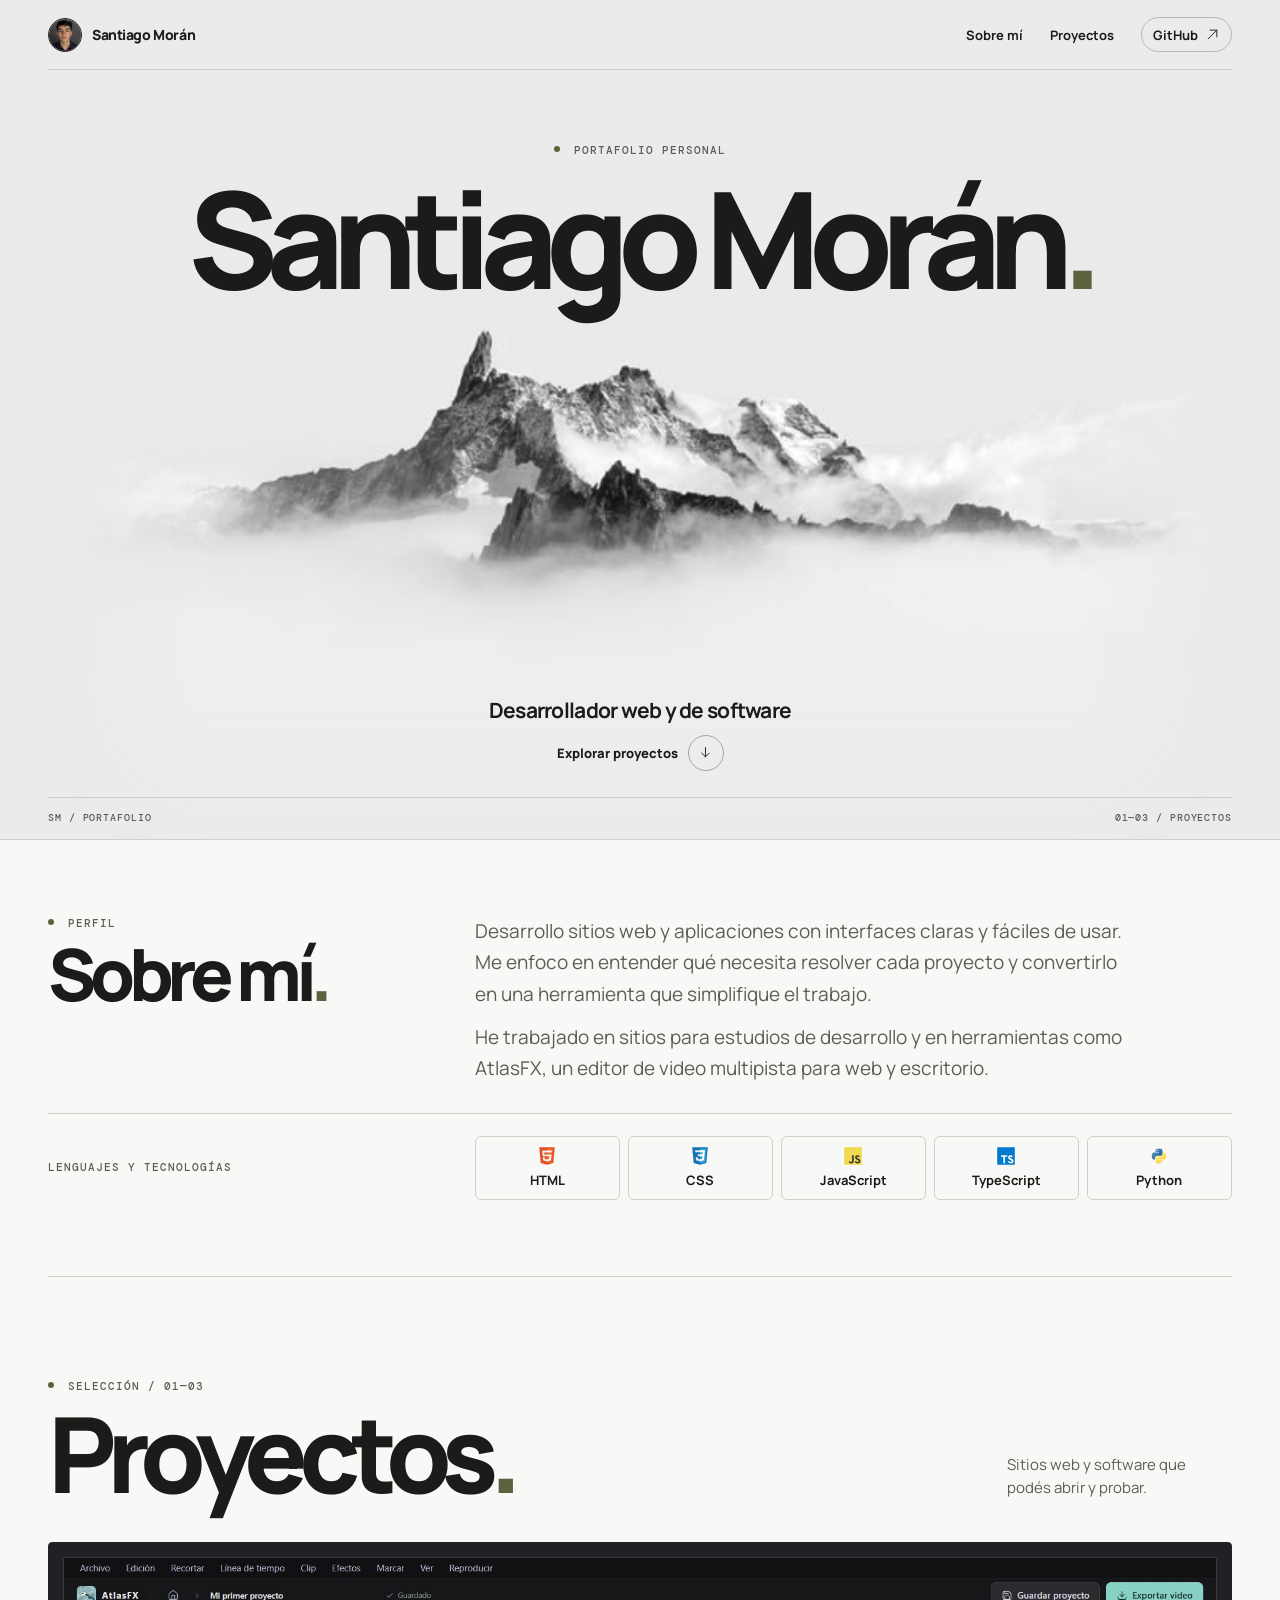
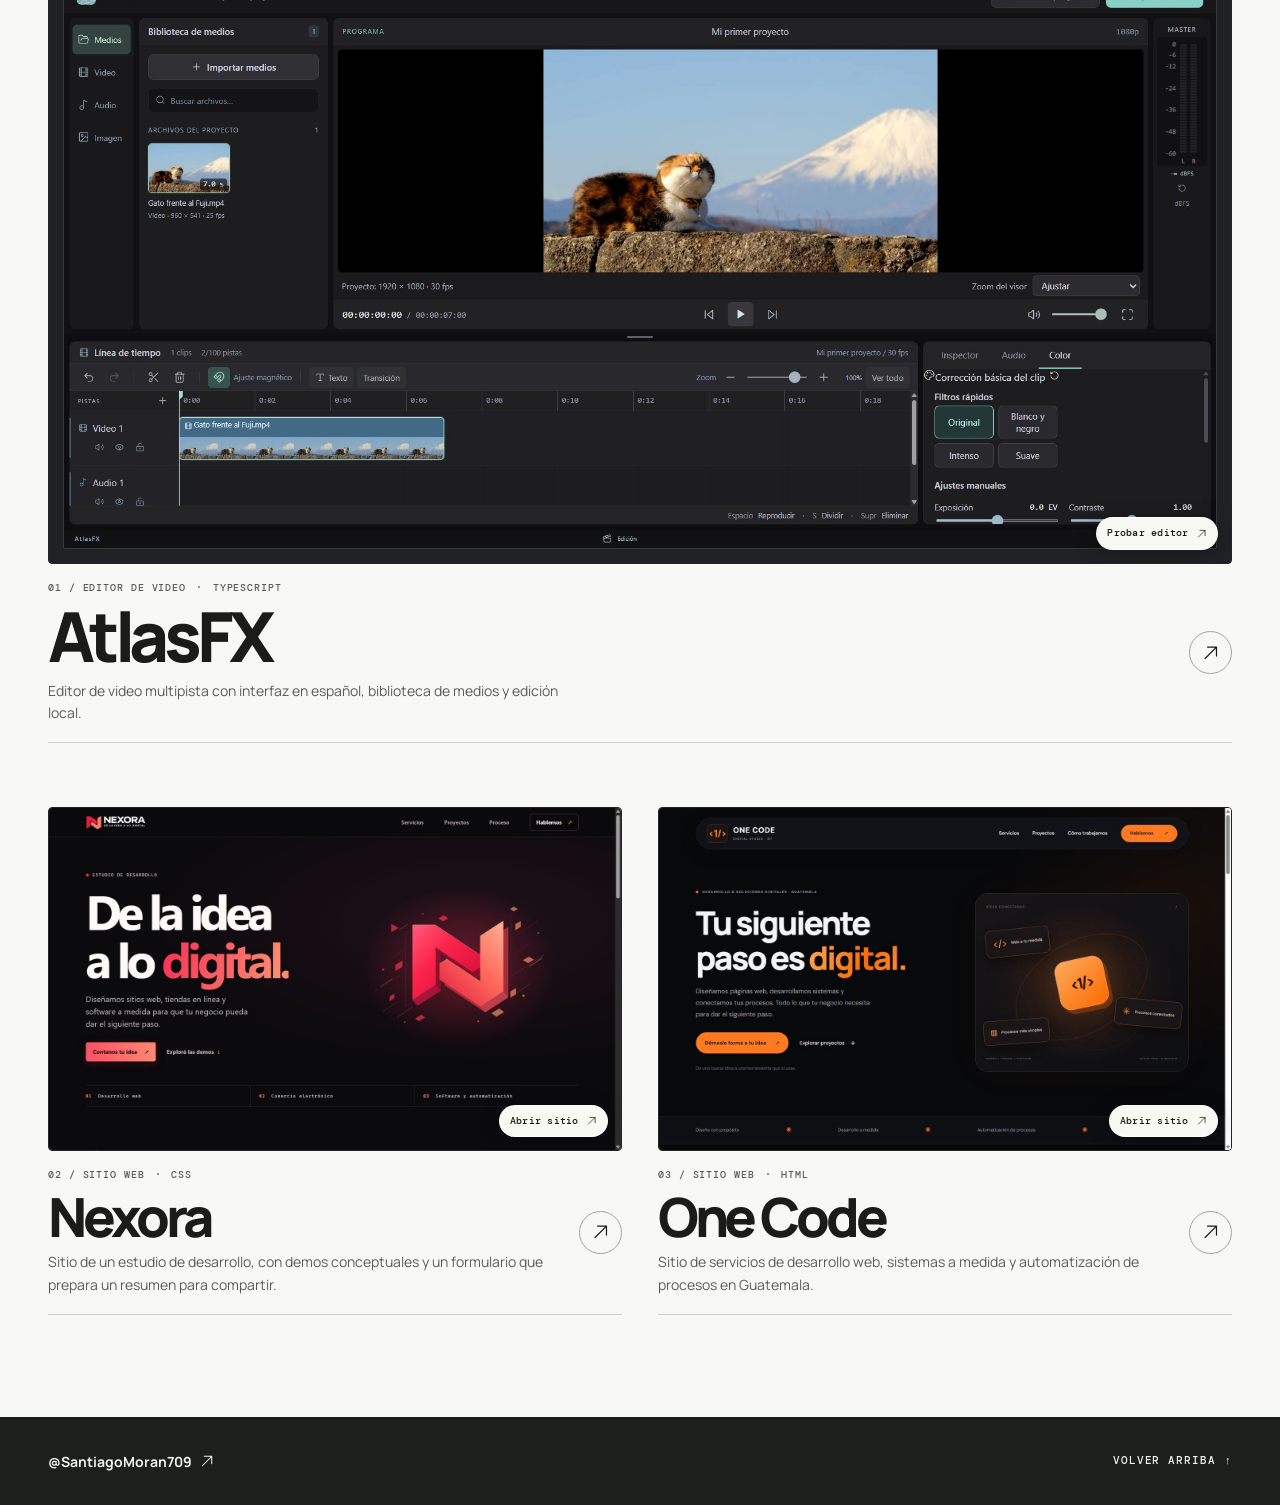
==== index.html @ 038955d0 "Agrega portafolio web de Santiago Morán" ====
<!doctype html>
<html lang="es-GT">
<head>
  <meta charset="utf-8">
  <meta name="viewport" content="width=device-width, initial-scale=1">
  <meta name="description" content="Portafolio de Santiago Morán. Tres proyectos de desarrollo web y software: AtlasFX, Nexora y One Code.">
  <meta name="theme-color" content="#ebebeb">
  <title>Santiago Morán — Portafolio</title>
  <link rel="icon" href="icon.svg" type="image/svg+xml">
  <link rel="preconnect" href="https://fonts.googleapis.com">
  <link rel="preconnect" href="https://fonts.gstatic.com" crossorigin>
  <link href="https://fonts.googleapis.com/css2?family=DM+Mono:wght@400;500&family=Manrope:wght@400;500;600;700;800&display=swap" rel="stylesheet">
  <link rel="stylesheet" href="styles.css">
  <script src="motion.js" defer></script>
</head>
<body id="inicio">
  <svg class="symbols" xmlns="http://www.w3.org/2000/svg" aria-hidden="true">
    <symbol id="arrow-up" viewBox="0 0 24 24"><path d="M5 19 19 5M8 5h11v11" fill="none" stroke="currentColor" stroke-width="1.5" stroke-linecap="round" stroke-linejoin="round"/></symbol>
    <symbol id="arrow-down" viewBox="0 0 24 24"><path d="M12 4v15m-6-6 6 6 6-6" fill="none" stroke="currentColor" stroke-width="1.5" stroke-linecap="round" stroke-linejoin="round"/></symbol>
  </svg>
  <a class="skip" href="#proyectos">Saltar a los proyectos</a>
  <header class="top wrap">
    <a class="wordmark" href="#inicio" aria-label="Santiago Morán, inicio"><img class="mark" src="assets/santiago-moran.png" alt="" width="34" height="34"><span>Santiago Morán</span></a>
    <nav aria-label="Navegación principal">
      <a class="nav-section" href="#sobre-mi">Sobre mí</a>
      <a class="nav-section" href="#proyectos">Proyectos</a>
      <a class="github" href="https://github.com/SantiagoMoran709">GitHub <svg class="icon" aria-hidden="true"><use href="#arrow-up"/></svg></a>
    </nav>
  </header>

  <main>
    <section class="hero" aria-labelledby="hero-title">
      <div class="mountain" aria-hidden="true">
        <div class="mountain-drift"><img class="mountain-image" src="assets/montana.jpg" width="736" height="490" alt="" fetchpriority="high"></div>
      </div>
      <div class="hero-heading wrap">
        <p class="eyebrow"><span class="dot"></span> PORTAFOLIO PERSONAL</p>
        <h1 id="hero-title">Santiago Morán<span>.</span></h1>
      </div>
      <div class="hero-copy wrap">
        <p class="hero-role">Desarrollador web y de software</p>
        <a class="hero-link" href="#proyectos"><span>Explorar proyectos</span><span class="circle"><svg class="icon" aria-hidden="true"><use href="#arrow-down"/></svg></span></a>
      </div>
      <div class="hero-line wrap" aria-hidden="true"><span>SM / PORTAFOLIO</span><span>01—03 / PROYECTOS</span></div>
    </section>

    <section class="about wrap" id="sobre-mi" aria-labelledby="about-title" data-reveal>
      <div>
        <p class="eyebrow"><span class="dot"></span> PERFIL</p>
        <h2 id="about-title">Sobre mí<span>.</span></h2>
      </div>
      <div class="about-description">
        <p>Desarrollo sitios web y aplicaciones con interfaces claras y fáciles de usar. Me enfoco en entender qué necesita resolver cada proyecto y convertirlo en una herramienta que simplifique el trabajo.</p>
        <p>He trabajado en sitios para estudios de desarrollo y en herramientas como AtlasFX, un editor de video multipista para web y escritorio.</p>
      </div>
      <div class="about-skills">
        <h3 class="eyebrow">Lenguajes y tecnologías</h3>
        <ul class="skills-list" role="list">
          <li><img src="assets/tech/html5.svg" alt="" width="18" height="18">HTML</li>
          <li><img src="assets/tech/css3.svg" alt="" width="18" height="18">CSS</li>
          <li><img src="assets/tech/javascript.svg" alt="" width="18" height="18">JavaScript</li>
          <li><img src="assets/tech/typescript.svg" alt="" width="18" height="18">TypeScript</li>
          <li><img src="assets/tech/python.svg" alt="" width="18" height="18">Python</li>
        </ul>
      </div>
    </section>

    <section class="projects wrap" id="proyectos" aria-labelledby="projects-title">
      <header class="section-top" data-reveal>
        <div><p class="eyebrow"><span class="dot"></span> SELECCIÓN / 01—03</p><h2 id="projects-title">Proyectos<span>.</span></h2></div>
        <p>Sitios web y software que podés abrir y probar.</p>
      </header>
      <div class="project-grid">
        <article class="project featured" data-reveal>
          <a class="project-link" href="demos/atlasfx/index.html" target="_blank" rel="noopener" aria-label="Probar el editor AtlasFX (abre en otra pestaña)">
            <div class="project-image atlas">
              <img src="assets/atlasfx.jpg" width="1903" height="974" loading="lazy" alt="AtlasFX: biblioteca de medios, visor de video, línea de tiempo y ajustes de color">
              <span class="image-action">Probar editor <svg class="icon" aria-hidden="true"><use href="#arrow-up"/></svg></span>
            </div>
            <div class="project-info">
              <div>
                <p class="eyebrow project-meta">01 / EDITOR DE VIDEO <span>·</span> TYPESCRIPT</p>
                <h3>AtlasFX</h3>
                <p>Editor de video multipista con interfaz en español, biblioteca de medios y edición local.</p>
              </div>
              <span class="circle project-arrow" aria-hidden="true"><svg class="icon"><use href="#arrow-up"/></svg></span>
            </div>
          </a>
        </article>

        <article class="project" data-reveal>
          <a class="project-link" href="https://santiagomoran709.github.io/nexora/" target="_blank" rel="noopener" aria-label="Abrir el sitio de Nexora (abre en otra pestaña)">
            <div class="project-image nexora">
              <img src="assets/nexora.jpg" width="1440" height="860" loading="lazy" alt="Portada de Nexora con el titular «De la idea a lo digital»">
              <span class="image-action">Abrir sitio <svg class="icon" aria-hidden="true"><use href="#arrow-up"/></svg></span>
            </div>
            <div class="project-info">
              <div>
                <p class="eyebrow project-meta">02 / SITIO WEB <span>·</span> CSS</p>
                <h3>Nexora</h3>
                <p>Sitio de un estudio de desarrollo, con demos conceptuales y un formulario que prepara un resumen para compartir.</p>
              </div>
              <span class="circle project-arrow" aria-hidden="true"><svg class="icon"><use href="#arrow-up"/></svg></span>
            </div>
          </a>
        </article>

        <article class="project" data-reveal>
          <a class="project-link" href="https://estudio-digital-gt-propuesta.mightyjam13.chatgpt.site/" target="_blank" rel="noopener" aria-label="Abrir el sitio de One Code (abre en otra pestaña)">
            <div class="project-image one-code">
              <img src="assets/one-code.jpg" width="1440" height="860" loading="lazy" alt="Portada de One Code con el titular «Tu siguiente paso es digital»">
              <span class="image-action">Abrir sitio <svg class="icon" aria-hidden="true"><use href="#arrow-up"/></svg></span>
            </div>
            <div class="project-info">
              <div>
                <p class="eyebrow project-meta">03 / SITIO WEB <span>·</span> HTML</p>
                <h3>One Code</h3>
                <p>Sitio de servicios de desarrollo web, sistemas a medida y automatización de procesos en Guatemala.</p>
              </div>
              <span class="circle project-arrow" aria-hidden="true"><svg class="icon"><use href="#arrow-up"/></svg></span>
            </div>
          </a>
        </article>
      </div>
    </section>
  </main>

  <footer class="footer">
    <div class="wrap footer-bottom">
      <a class="profile" href="https://github.com/SantiagoMoran709" aria-label="Perfil de Santiago Morán en GitHub">@SantiagoMoran709 <svg class="icon" aria-hidden="true"><use href="#arrow-up"/></svg></a>
      <a class="back" href="#inicio">Volver arriba ↑</a>
    </div>
  </footer>
</body>
</html>
---- styles.css ----
:root{color-scheme:light;--fog:#ebebeb;--paper:#f8f8f6;--ink:#1b1b19;--muted:#5c5d57;--line:#cfceca;--accent:#5c613e;--mono:'DM Mono',Consolas,monospace;--sans:Manrope,system-ui,sans-serif}
*,*::before,*::after{box-sizing:border-box}
html{scroll-behavior:smooth}
body{margin:0;background:var(--fog);color:var(--ink);font-family:var(--sans);-webkit-font-smoothing:antialiased}
main{background:var(--paper)}
h1,h2,h3,p{margin:0}
a{color:inherit;text-decoration:none}
a:focus-visible{outline:2px solid #626841;outline-offset:6px}
img{display:block;max-width:100%}
::selection{background:#c8cbaf;color:#181914}
.symbols{position:absolute;width:0;height:0;overflow:hidden}
.icon{width:1.15em;height:1.15em;flex:none;vertical-align:middle}
.wrap{width:min(100% - 96px,1184px);margin-inline:auto}
.skip{position:fixed;top:12px;left:12px;z-index:5;padding:12px 16px;background:#fff;transform:translateY(-150%)}
.skip:focus{transform:none}
.top{position:relative;z-index:1;min-height:70px;display:flex;flex-wrap:wrap;justify-content:space-between;align-items:center;gap:15px;border-bottom:1px solid var(--line)}
.wordmark,.top nav,.github{display:flex;align-items:center}
.wordmark{gap:10px;font-size:14px;font-weight:800;letter-spacing:-.03em;white-space:nowrap}
.mark{flex:none;width:34px;height:34px;border:1px solid #2d2e28;border-radius:50%;object-fit:cover}
.top nav{flex-wrap:wrap;gap:27px;font-size:13px;font-weight:700}
.github{gap:7px;min-height:35px;padding:0 11px;border:1px solid #b8b9b1;border-radius:99px;transition:color .2s,background .2s,border .2s}
.github:hover{background:var(--ink);border-color:var(--ink);color:#fff}
.nav-section{white-space:nowrap}
.nav-section:hover,.back:hover{text-decoration:underline;text-underline-offset:4px}
.hero{position:relative;isolation:isolate;display:grid;grid-template-rows:auto 1fr auto;min-height:clamp(560px,calc(100svh - 70px),770px);text-align:center;background:var(--fog);overflow:hidden;border-bottom:1px solid var(--line)}
.hero-heading{z-index:1;padding-top:clamp(54px,8.1vh,93px);animation:arrive .75s cubic-bezier(.2,.75,.3,1) both}
.eyebrow,.hero-line,.image-action,.back{font:500 11px/1.45 var(--mono);letter-spacing:.09em}
.eyebrow{color:var(--muted)}
.dot{display:inline-block;width:6px;height:6px;margin-right:6px;border-radius:50%;background:var(--accent);vertical-align:2px}
h1{font-size:clamp(64px,10.5vw,153px);font-weight:800;line-height:1.06;letter-spacing:-.09em;margin-top:8px}
h1 span,h2 span{color:var(--accent)}
.mountain{position:absolute;z-index:0;inset:0;pointer-events:none;display:grid;grid-template:minmax(0,1fr)/minmax(0,1fr);place-items:center;overflow:hidden}
.mountain-drift{width:min(1160px,112vw);max-width:none;transform:translateY(calc(11px + var(--drift,0px)))}
.mountain-image{width:100%;height:auto;filter:grayscale(1);mask-image:linear-gradient(90deg,transparent,#000 13% 87%,transparent),linear-gradient(transparent,#000 25% 77%,transparent);mask-composite:intersect;animation:mountain-in 1.6s cubic-bezier(.21,.69,.32,1) both}
.hero-copy{z-index:1;align-self:end;padding:clamp(245px,33vw,364px) 0 26px;animation:arrive .8s .13s cubic-bezier(.2,.75,.3,1) both}
.hero-role{font-size:clamp(15px,1.65vw,21px);font-weight:700;letter-spacing:-.035em}
.hero-link{display:inline-flex;align-items:center;gap:10px;margin-top:11px;font-size:13px;font-weight:800}
.circle{display:inline-grid;place-items:center;width:36px;height:36px;border:1px solid #a4a59b;border-radius:50%;transition:background .22s,color .22s,border .22s,transform .22s}
.hero-link:hover .circle,.project-link:hover .circle,.project-link:focus-visible .circle{background:var(--ink);border-color:var(--ink);color:white;transform:translateY(2px)}
.hero-line{z-index:1;display:flex;justify-content:space-between;gap:12px;padding:13px 0 14px;border-top:1px solid var(--line);text-align:left;color:var(--muted);font-size:10px}
.about{
  --about-columns:minmax(0,1fr) minmax(0,2fr);
  --about-gap:clamp(20px,4vw,48px);
  display:grid;
  grid-template-columns:var(--about-columns);
  gap:28px var(--about-gap);
  align-items:start;
  padding-block:clamp(40px,6vw,76px);
  border-bottom:1px solid var(--line);
  scroll-margin-top:22px;
}
.about h2{font-size:clamp(40px,6vw,72px)}
.about-description{max-width:55ch;color:var(--muted);font-size:clamp(15px,1.5vw,19px);line-height:1.65}
.about-description p+p{margin-top:12px}
.about-skills{
  grid-column:1/-1;
  display:grid;
  grid-template-columns:var(--about-columns);
  align-items:center;
  gap:12px var(--about-gap);
  padding-top:22px;
  border-top:1px solid var(--line);
}
.about-skills h3{text-transform:uppercase}
.skills-list{display:grid;grid-template-columns:repeat(5,minmax(0,1fr));gap:8px;margin:0;padding:0;list-style:none}
.skills-list li{
  display:flex;
  flex-direction:column;
  align-items:center;
  gap:6px;
  padding:10px 6px;
  border:1px solid var(--line);
  border-radius:6px;
  font-size:13px;
  font-weight:700;
  overflow-wrap:anywhere;
}
.projects{padding:clamp(55px,8vw,106px) 0 clamp(60px,8vw,108px);scroll-margin-top:22px}
.section-top{display:flex;align-items:end;justify-content:space-between;gap:20px;margin-bottom:35px}
h2{font-size:clamp(48px,8.5vw,105px);line-height:1.02;font-weight:800;letter-spacing:-.086em;margin-top:5px}
.section-top>p{max-width:25ch;margin-bottom:8px;color:var(--muted);font-size:15px;line-height:1.5}
.project-grid{display:grid;grid-template-columns:repeat(2,minmax(0,1fr));gap:clamp(28px,5vw,69px) clamp(17px,3vw,36px)}
.project{min-width:0}
.featured{grid-column:1/-1}
.project-link{display:block;border-radius:4px}
.project-image{isolation:isolate;position:relative;overflow:hidden;border:1px solid #242425;border-radius:4px;background:#151515}
.project-image img{width:100%;height:auto;transition:transform .45s cubic-bezier(.2,.75,.3,1),filter .45s}
.atlas{padding:clamp(6px,1.1vw,14px);background:#202124}
.atlas img{border:1px solid #38393c;border-radius:2px}
.project-link:hover img,.project-link:focus-visible img{transform:scale(1.017)}
.image-action{position:absolute;right:13px;bottom:13px;display:flex;align-items:center;gap:7px;padding:8px 10px;border:1px solid #fffb;border-radius:99px;color:#191a17;background:#f9f9f4;font-size:10px;letter-spacing:.025em;box-shadow:0 3px 20px #0004;transition:background .2s,color .2s,border-color .2s}
.project-link:hover .image-action,.project-link:focus-visible .image-action{background:#1c1c1b;color:#fff;border-color:#696a61}
.project-info{display:flex;justify-content:space-between;align-items:center;gap:16px;padding:17px 0 18px;border-bottom:1px solid var(--line)}
.project-meta{font-size:10px}.project-meta span{padding-inline:3px;color:var(--accent)}
.project-info h3{font-size:clamp(33px,5vw,54px);line-height:1.05;font-weight:800;letter-spacing:-.075em;margin:5px 0 7px}
.featured h3{font-size:clamp(38px,6.1vw,69px)}
.project-info p:last-child{max-width:58ch;font-size:14px;line-height:1.6;color:var(--muted)}
.project-arrow{flex:none;width:43px;height:43px;font-size:17px}
.project-link:hover .project-arrow,.project-link:focus-visible .project-arrow{transform:translate(2px,-2px)}
.footer{background:#1d1f1a;color:#f1f1eb}
.footer-bottom{
  display:flex;
  flex-wrap:wrap;
  justify-content:space-between;
  align-items:center;
  gap:0 16px;
  padding-block:clamp(12px,2vw,22px);
}
.profile,.back{display:inline-flex;align-items:center;min-height:44px}
.profile{gap:7px;font-size:.875rem;font-weight:700;overflow-wrap:anywhere}
.profile:hover{color:#d0d5b9}
.footer a:focus-visible{outline-color:#d0d5b9}
.back{white-space:nowrap;text-transform:uppercase}
@keyframes arrive{from{opacity:0;transform:translateY(13px)}to{opacity:1;transform:none}}
@keyframes mountain-in{from{opacity:0;transform:translateY(18px) scale(1.03)}to{opacity:1;transform:none}}
@media(max-width:820px){.wrap{width:calc(100% - 56px)}.hero{min-height:clamp(540px,calc(100svh - 70px),675px)}.mountain-drift{width:120vw}.hero-copy{padding-top:250px}}
@media(max-width:620px){.wrap{width:calc(100% - 32px)}.top{min-height:59px}.top nav{gap:12px;font-size:12px}.wordmark{gap:6px;font-size:12px}.mark{width:29px;height:29px;font-size:10px}.github{gap:3px;min-height:32px;padding-inline:8px}.hero{min-height:clamp(500px,calc(86svh - 59px),650px)}.hero-heading{padding-top:clamp(48px,9vh,72px)}h1{font-size:clamp(45px,11.55vw,70px);letter-spacing:-.087em}.mountain-drift{width:145vw}.hero-copy{padding:181px 0 19px}.hero-line{font-size:8px;padding-block:10px}.section-top{display:block;margin-bottom:21px}.section-top>p{margin-top:8px;margin-bottom:0;max-width:none;font-size:14px}.project-grid{grid-template-columns:minmax(0,1fr);gap:30px}.featured{grid-column:auto}.project-info{padding:13px 0 14px;gap:12px}.project-arrow{width:36px;height:36px;font-size:14px}.image-action{bottom:8px;right:8px;padding:5px 7px;font-size:9px}.footer .back{font-size:9px}}
@media(max-width:820px){.skills-list{grid-template-columns:repeat(3,minmax(0,1fr))}}
@media(max-width:620px){.about{--about-columns:1fr;gap:16px}.about-skills{margin-top:6px;padding-top:16px}}
@media(max-width:380px){.top{flex-wrap:wrap;gap:8px;padding-block:9px}.top nav{width:100%;justify-content:space-between}}
@media(prefers-reduced-motion:reduce){*,*::before,*::after{scroll-behavior:auto!important;transition:none!important;animation:none!important}.mountain-drift{--drift:0px!important}}
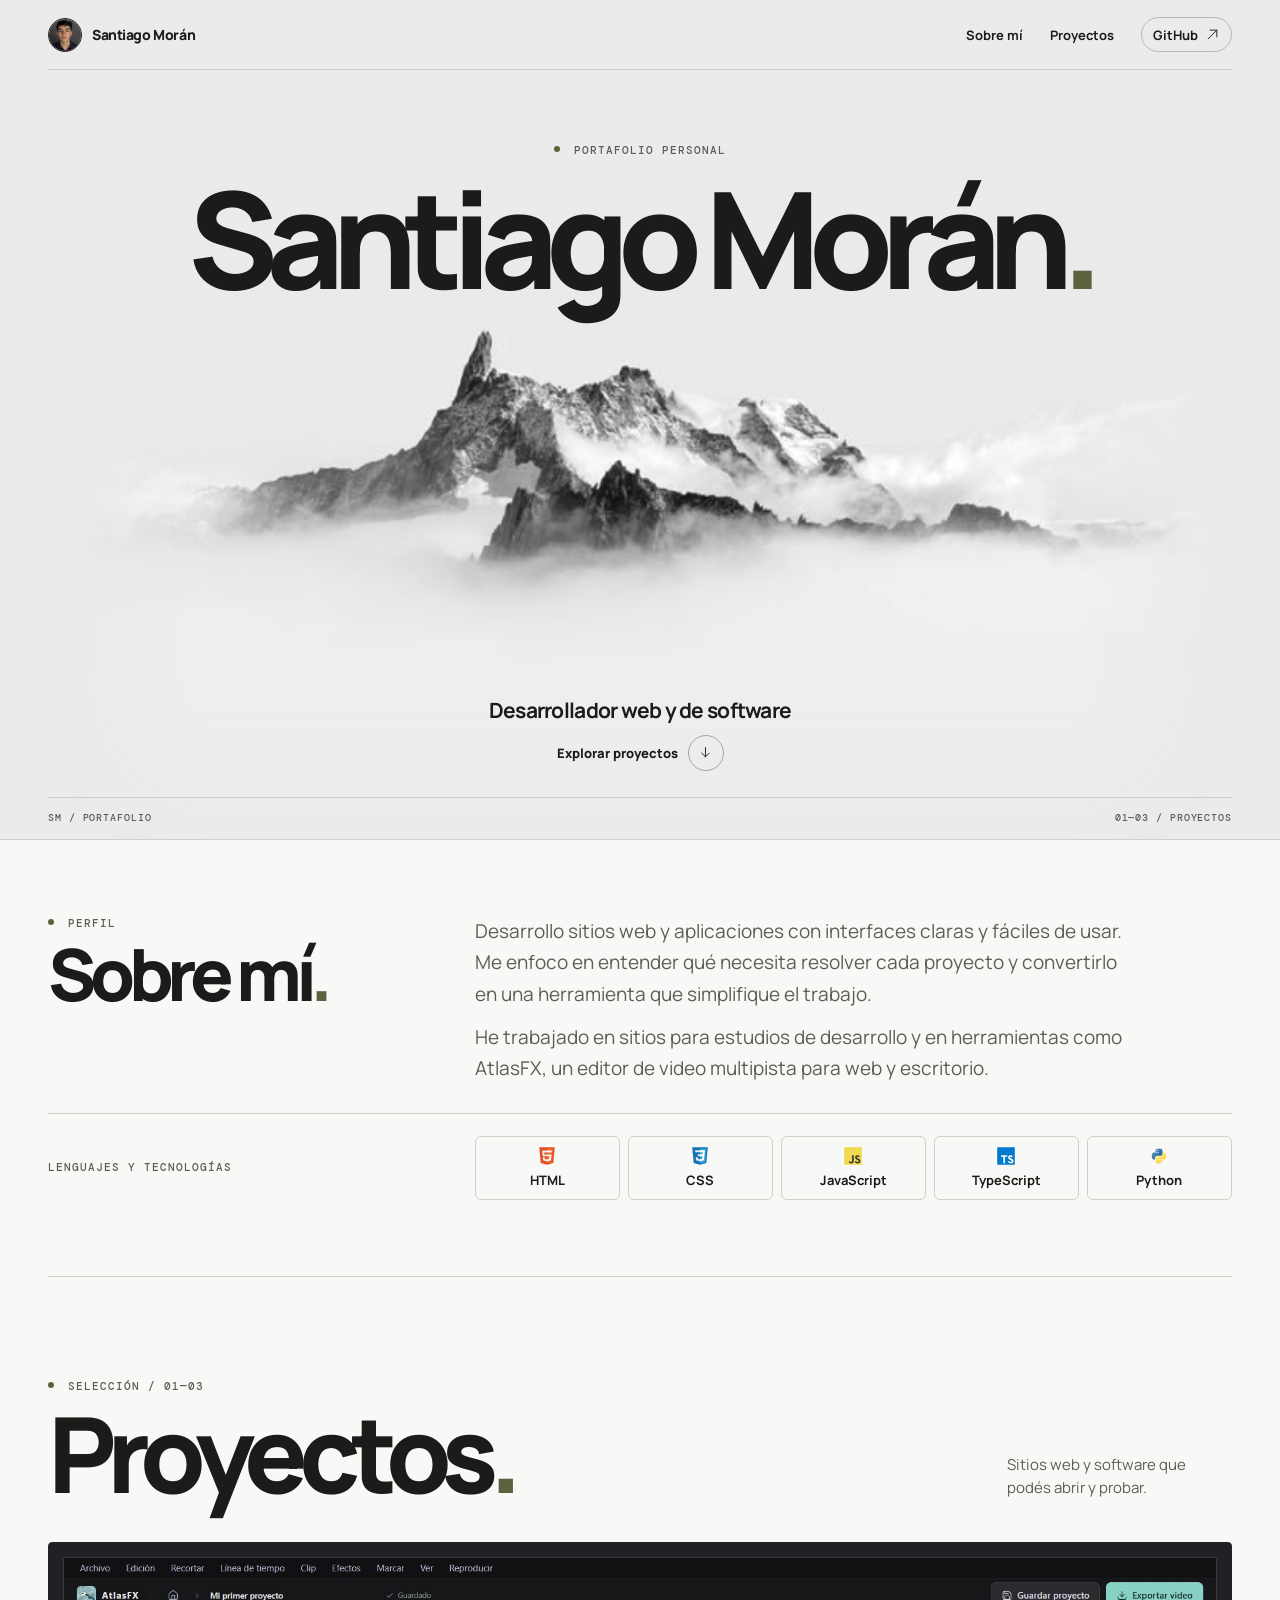
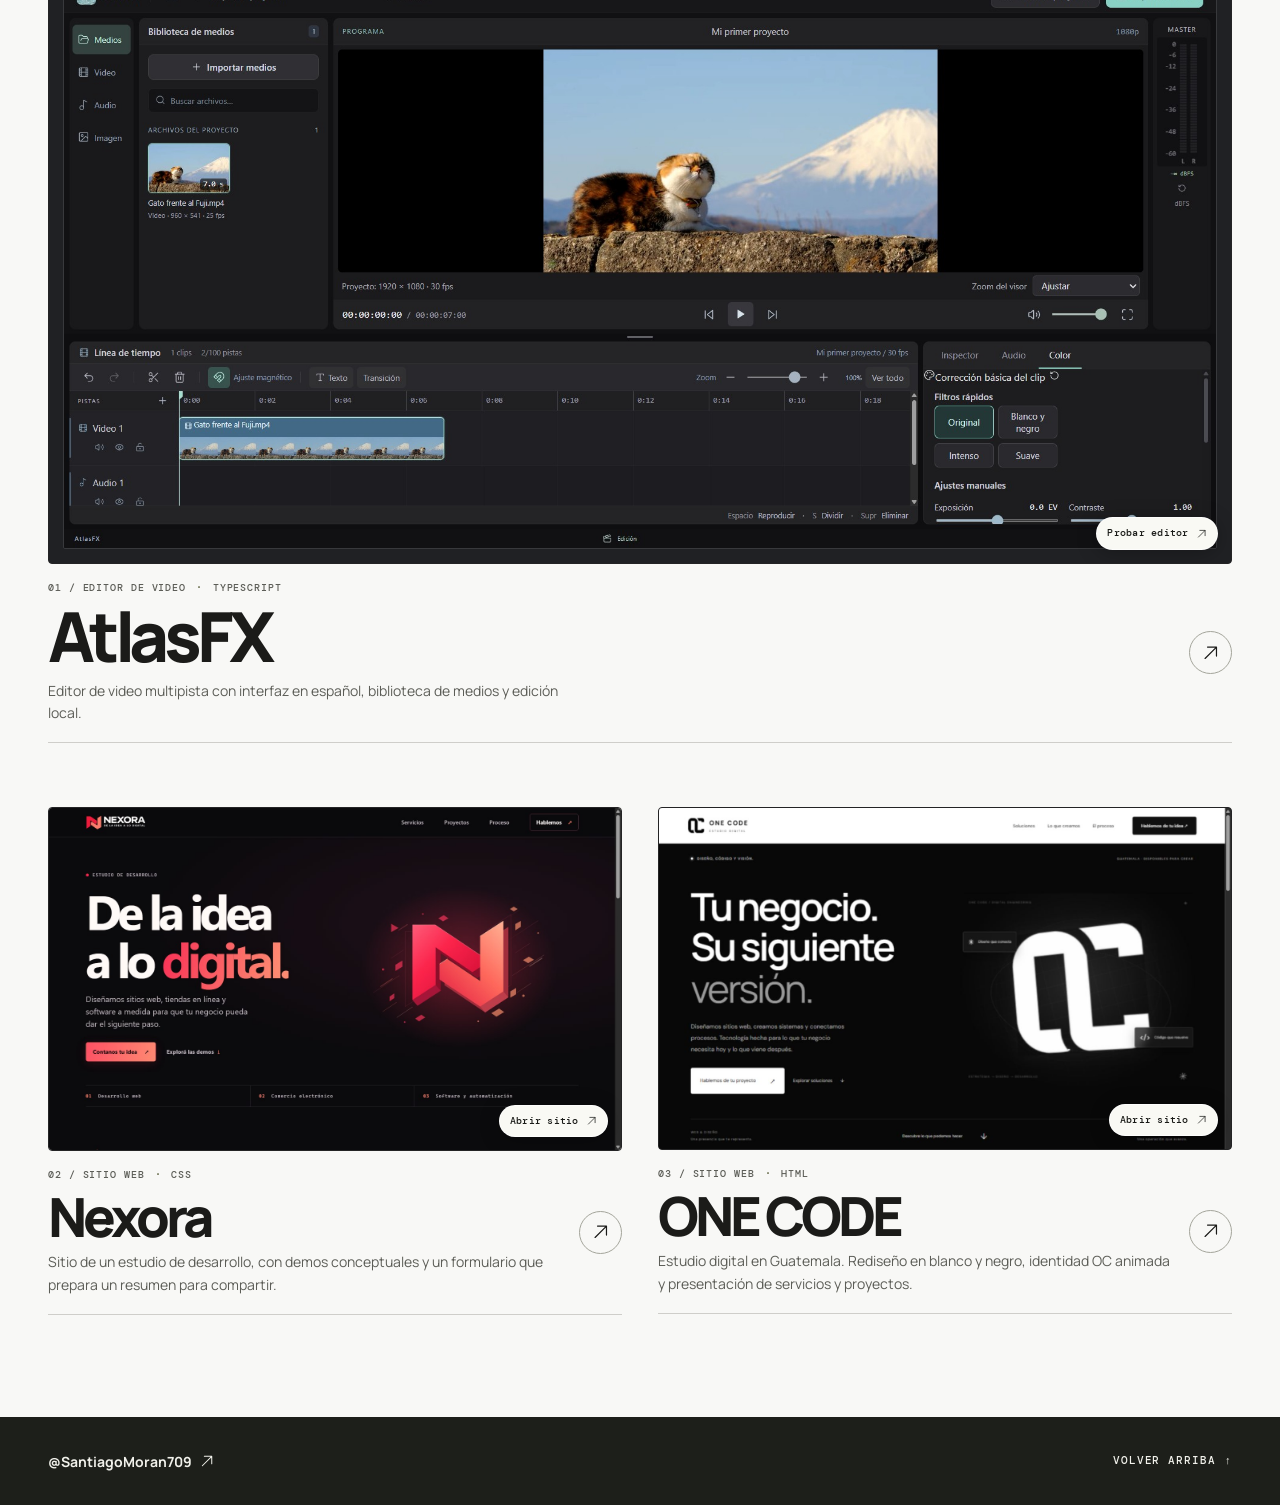
==== commit ecb1306c: "Refresh ONE CODE project with monochrome redesign and current site link" ====
--- a/index.html
+++ b/index.html
@@ -106,16 +106,16 @@
         </article>
 
         <article class="project" data-reveal>
-          <a class="project-link" href="https://estudio-digital-gt-propuesta.mightyjam13.chatgpt.site/" target="_blank" rel="noopener" aria-label="Abrir el sitio de One Code (abre en otra pestaña)">
+          <a class="project-link" href="https://santiagomoran709.github.io/one-code-web/" target="_blank" rel="noopener" aria-label="Abrir el sitio de One Code (abre en otra pestaña)">
             <div class="project-image one-code">
-              <img src="assets/one-code.jpg" width="1440" height="860" loading="lazy" alt="Portada de One Code con el titular «Tu siguiente paso es digital»">
+              <img src="assets/one-code-redesign.png" width="1440" height="1000" loading="lazy" alt="Nuevo diseño de ONE CODE en blanco y negro con el monograma OC y el titular «Tu negocio. Su siguiente versión»">
               <span class="image-action">Abrir sitio <svg class="icon" aria-hidden="true"><use href="#arrow-up"/></svg></span>
             </div>
             <div class="project-info">
               <div>
                 <p class="eyebrow project-meta">03 / SITIO WEB <span>·</span> HTML</p>
-                <h3>One Code</h3>
-                <p>Sitio de servicios de desarrollo web, sistemas a medida y automatización de procesos en Guatemala.</p>
+                <h3>ONE CODE</h3>
+                <p>Estudio digital en Guatemala. Rediseño en blanco y negro, identidad OC animada y presentación de servicios y proyectos.</p>
               </div>
               <span class="circle project-arrow" aria-hidden="true"><svg class="icon"><use href="#arrow-up"/></svg></span>
             </div>
--- a/styles.css
+++ b/styles.css
@@ -119,3 +119,6 @@
 @media(max-width:620px){.about{--about-columns:1fr;gap:16px}.about-skills{margin-top:6px;padding-top:16px}}
 @media(max-width:380px){.top{flex-wrap:wrap;gap:8px;padding-block:9px}.top nav{width:100%;justify-content:space-between}}
 @media(prefers-reduced-motion:reduce){*,*::before,*::after{scroll-behavior:auto!important;transition:none!important;animation:none!important}.mountain-drift{--drift:0px!important}}
+/* Keep the redesigned ONE CODE capture aligned with the neighboring project. */
+.project-image.one-code{aspect-ratio:1440/860}
+.project-image.one-code img{height:100%;object-fit:cover;object-position:top}
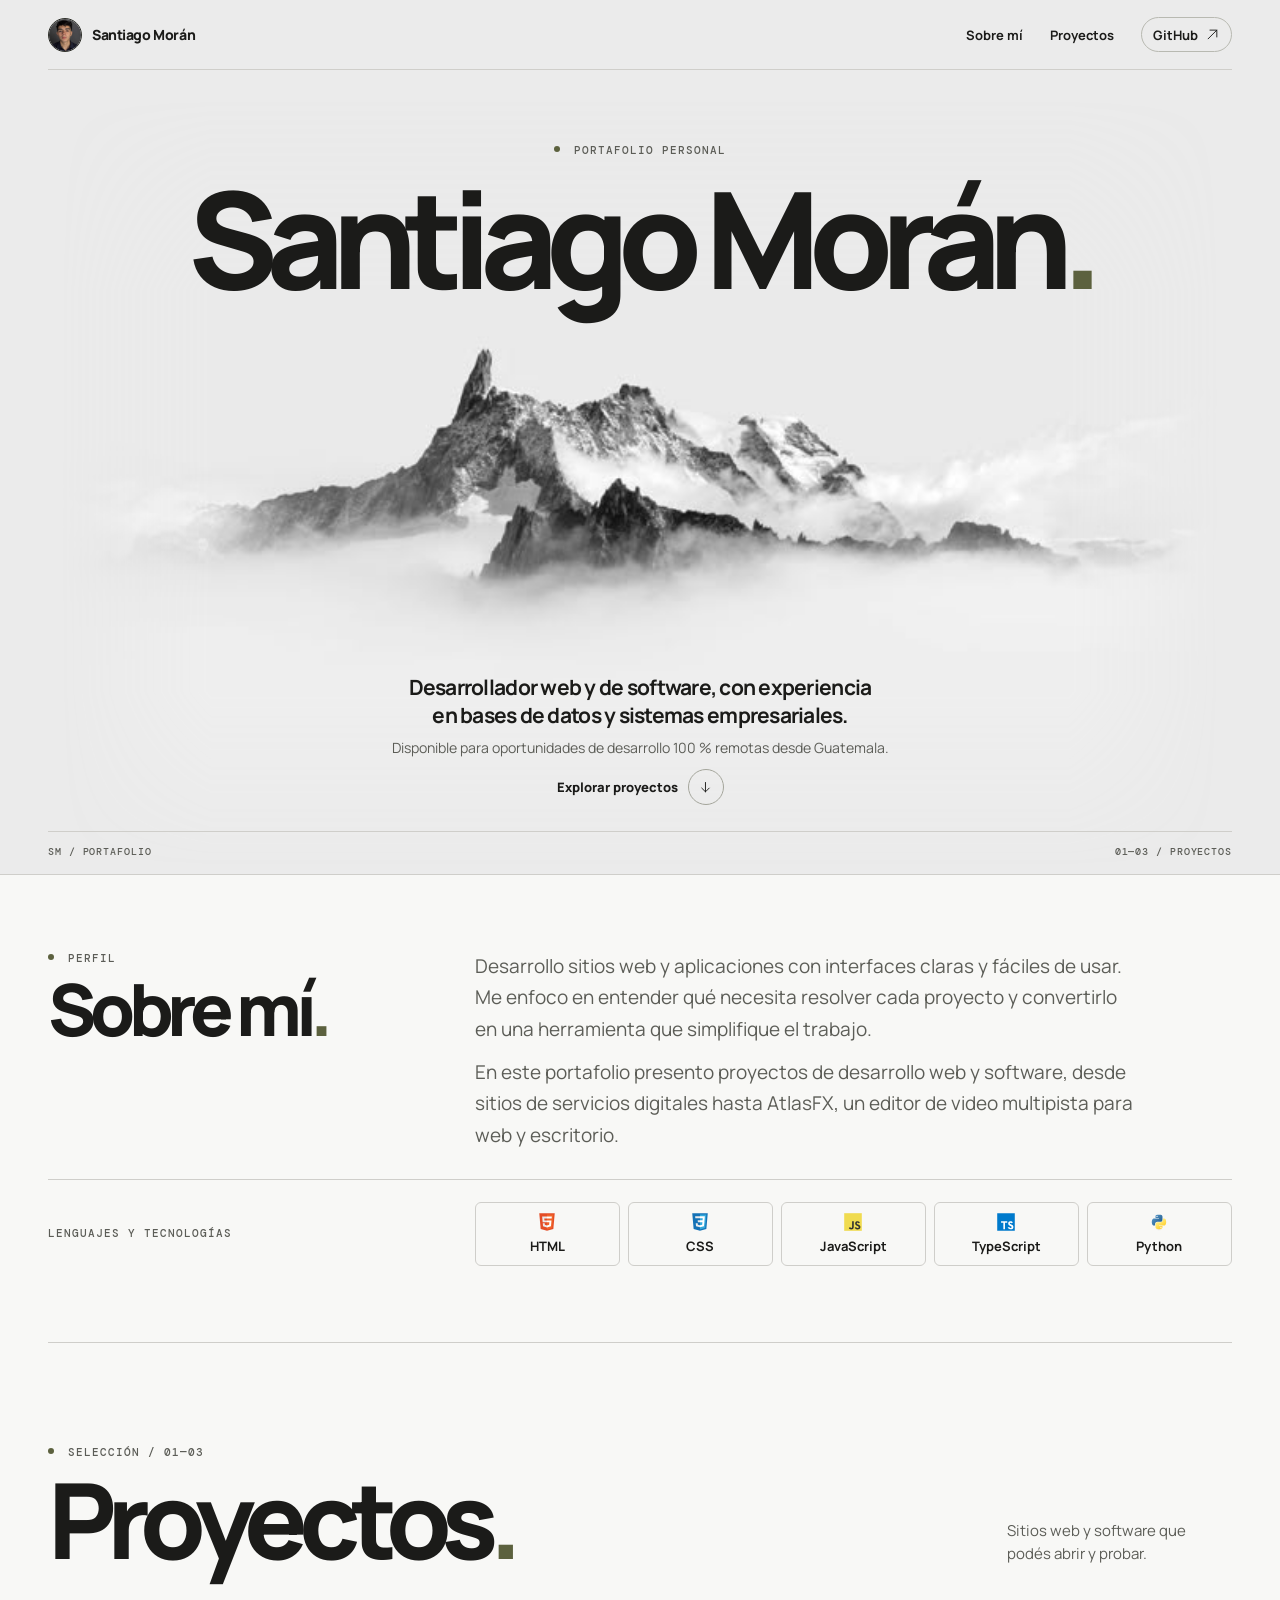
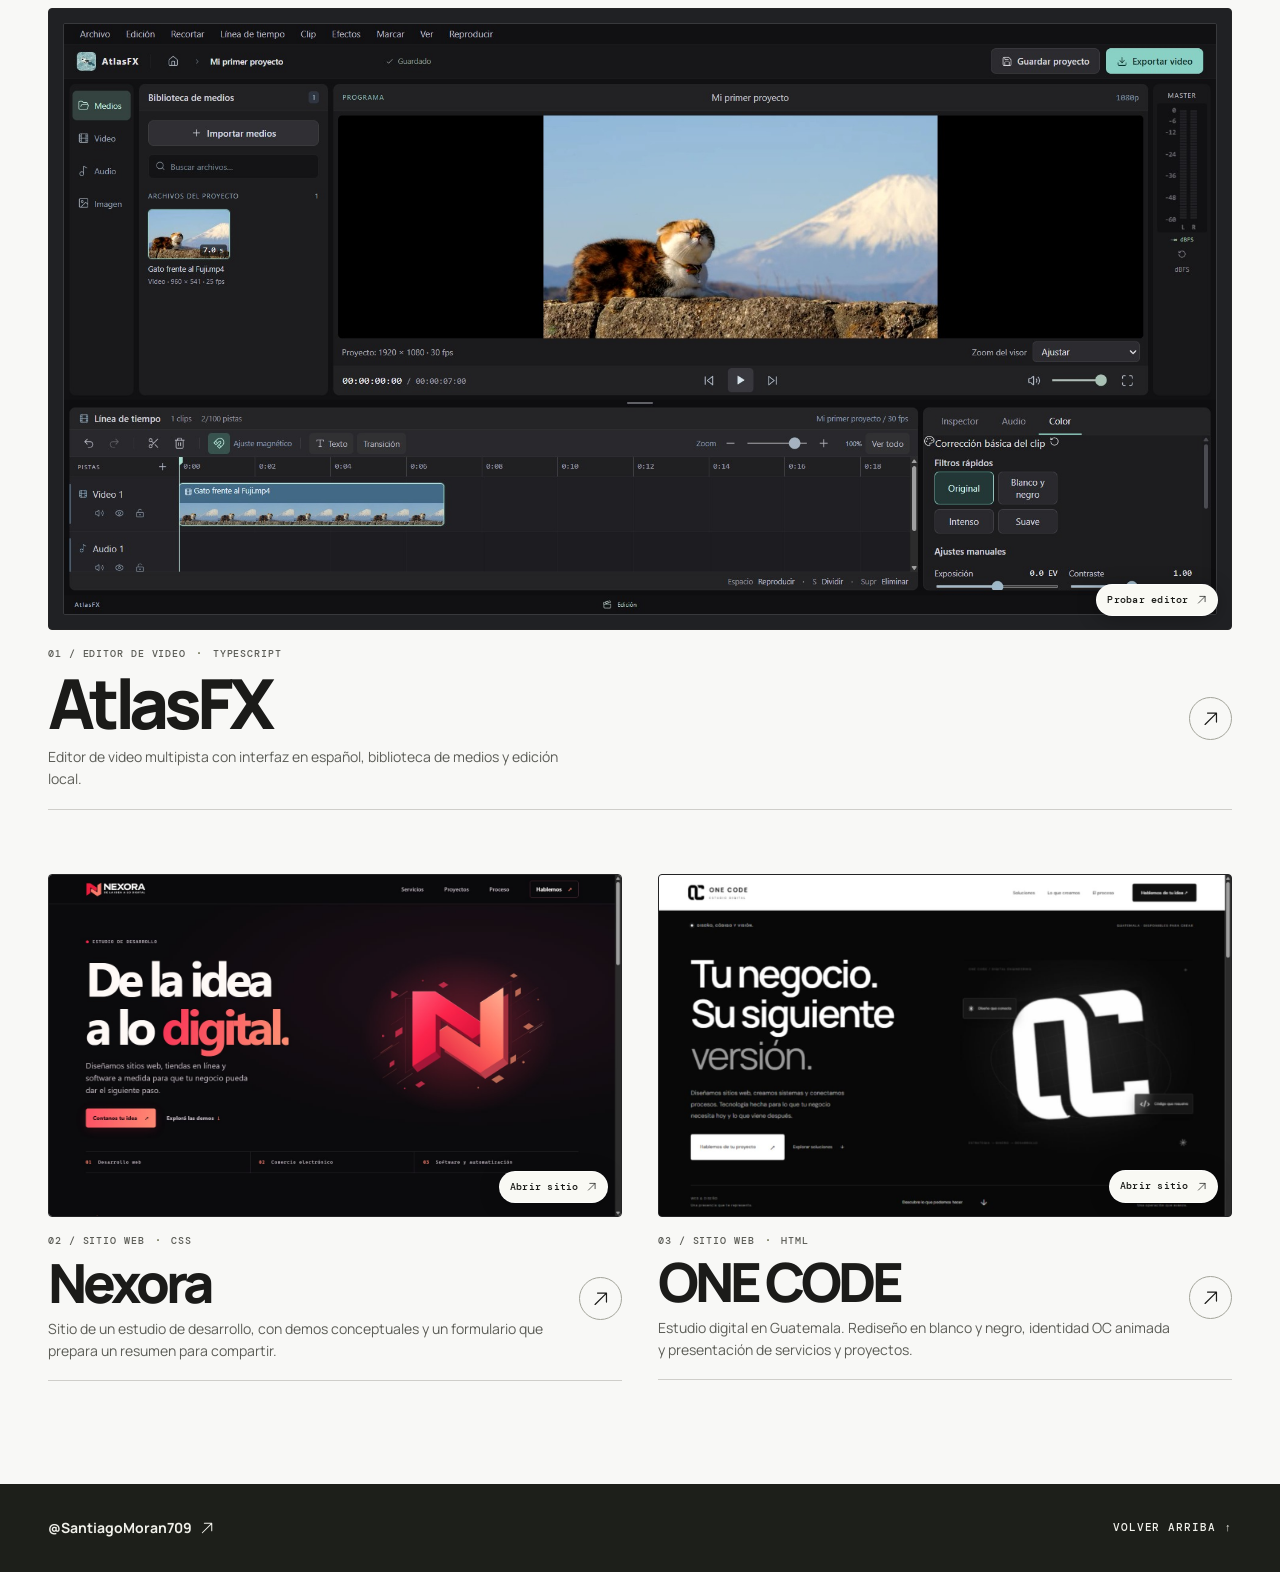
==== commit 37711940: "Presenta perfil y disponibilidad para desarrollo remoto" ====
--- a/index.html
+++ b/index.html
@@ -3,9 +3,9 @@
 <head>
   <meta charset="utf-8">
   <meta name="viewport" content="width=device-width, initial-scale=1">
-  <meta name="description" content="Portafolio de Santiago Morán. Tres proyectos de desarrollo web y software: AtlasFX, Nexora y One Code.">
+  <meta name="description" content="Portafolio de Santiago Morán, desarrollador web y de software en Guatemala, disponible para oportunidades 100 % remotas. Proyectos de desarrollo web y edición de video.">
   <meta name="theme-color" content="#ebebeb">
-  <title>Santiago Morán — Portafolio</title>
+  <title>Santiago Morán | Desarrollo web y software</title>
   <link rel="icon" href="icon.svg" type="image/svg+xml">
   <link rel="preconnect" href="https://fonts.googleapis.com">
   <link rel="preconnect" href="https://fonts.gstatic.com" crossorigin>
@@ -38,7 +38,8 @@
         <h1 id="hero-title">Santiago Morán<span>.</span></h1>
       </div>
       <div class="hero-copy wrap">
-        <p class="hero-role">Desarrollador web y de software</p>
+        <p class="hero-role">Desarrollador web y de software, con experiencia en bases de datos y sistemas empresariales.</p>
+        <p class="hero-availability">Disponible para oportunidades de desarrollo 100&nbsp;% remotas desde Guatemala.</p>
         <a class="hero-link" href="#proyectos"><span>Explorar proyectos</span><span class="circle"><svg class="icon" aria-hidden="true"><use href="#arrow-down"/></svg></span></a>
       </div>
       <div class="hero-line wrap" aria-hidden="true"><span>SM / PORTAFOLIO</span><span>01—03 / PROYECTOS</span></div>
@@ -51,7 +52,7 @@
       </div>
       <div class="about-description">
         <p>Desarrollo sitios web y aplicaciones con interfaces claras y fáciles de usar. Me enfoco en entender qué necesita resolver cada proyecto y convertirlo en una herramienta que simplifique el trabajo.</p>
-        <p>He trabajado en sitios para estudios de desarrollo y en herramientas como AtlasFX, un editor de video multipista para web y escritorio.</p>
+        <p>En este portafolio presento proyectos de desarrollo web y software, desde sitios de servicios digitales hasta AtlasFX, un editor de video multipista para web y escritorio.</p>
       </div>
       <div class="about-skills">
         <h3 class="eyebrow">Lenguajes y tecnologías</h3>
@@ -106,7 +107,7 @@
         </article>
 
         <article class="project" data-reveal>
-          <a class="project-link" href="https://santiagomoran709.github.io/one-code-web/" target="_blank" rel="noopener" aria-label="Abrir el sitio de One Code (abre en otra pestaña)">
+          <a class="project-link" href="https://santiagomoran709.github.io/one-code-web/?v=lectura-2" target="_blank" rel="noopener" aria-label="Abrir el sitio de One Code (abre en otra pestaña)">
             <div class="project-image one-code">
               <img src="assets/one-code-redesign.png" width="1440" height="1000" loading="lazy" alt="Nuevo diseño de ONE CODE en blanco y negro con el monograma OC y el titular «Tu negocio. Su siguiente versión»">
               <span class="image-action">Abrir sitio <svg class="icon" aria-hidden="true"><use href="#arrow-up"/></svg></span>
--- a/styles.css
+++ b/styles.css
@@ -33,7 +33,22 @@
 .mountain-drift{width:min(1160px,112vw);max-width:none;transform:translateY(calc(11px + var(--drift,0px)))}
 .mountain-image{width:100%;height:auto;filter:grayscale(1);mask-image:linear-gradient(90deg,transparent,#000 13% 87%,transparent),linear-gradient(transparent,#000 25% 77%,transparent);mask-composite:intersect;animation:mountain-in 1.6s cubic-bezier(.21,.69,.32,1) both}
 .hero-copy{z-index:1;align-self:end;padding:clamp(245px,33vw,364px) 0 26px;animation:arrive .8s .13s cubic-bezier(.2,.75,.3,1) both}
-.hero-role{font-size:clamp(15px,1.65vw,21px);font-weight:700;letter-spacing:-.035em}
+.hero-role{
+  max-width:58ch;
+  margin-inline:auto;
+  font-size:clamp(15px,1.65vw,21px);
+  font-weight:700;
+  letter-spacing:-.035em;
+  text-wrap:balance;
+}
+.hero-availability{
+  max-width:60ch;
+  margin:8px auto 0;
+  color:var(--muted);
+  font-size:clamp(13px,1.1vw,15px);
+  line-height:1.5;
+  text-wrap:balance;
+}
 .hero-link{display:inline-flex;align-items:center;gap:10px;margin-top:11px;font-size:13px;font-weight:800}
 .circle{display:inline-grid;place-items:center;width:36px;height:36px;border:1px solid #a4a59b;border-radius:50%;transition:background .22s,color .22s,border .22s,transform .22s}
 .hero-link:hover .circle,.project-link:hover .circle,.project-link:focus-visible .circle{background:var(--ink);border-color:var(--ink);color:white;transform:translateY(2px)}
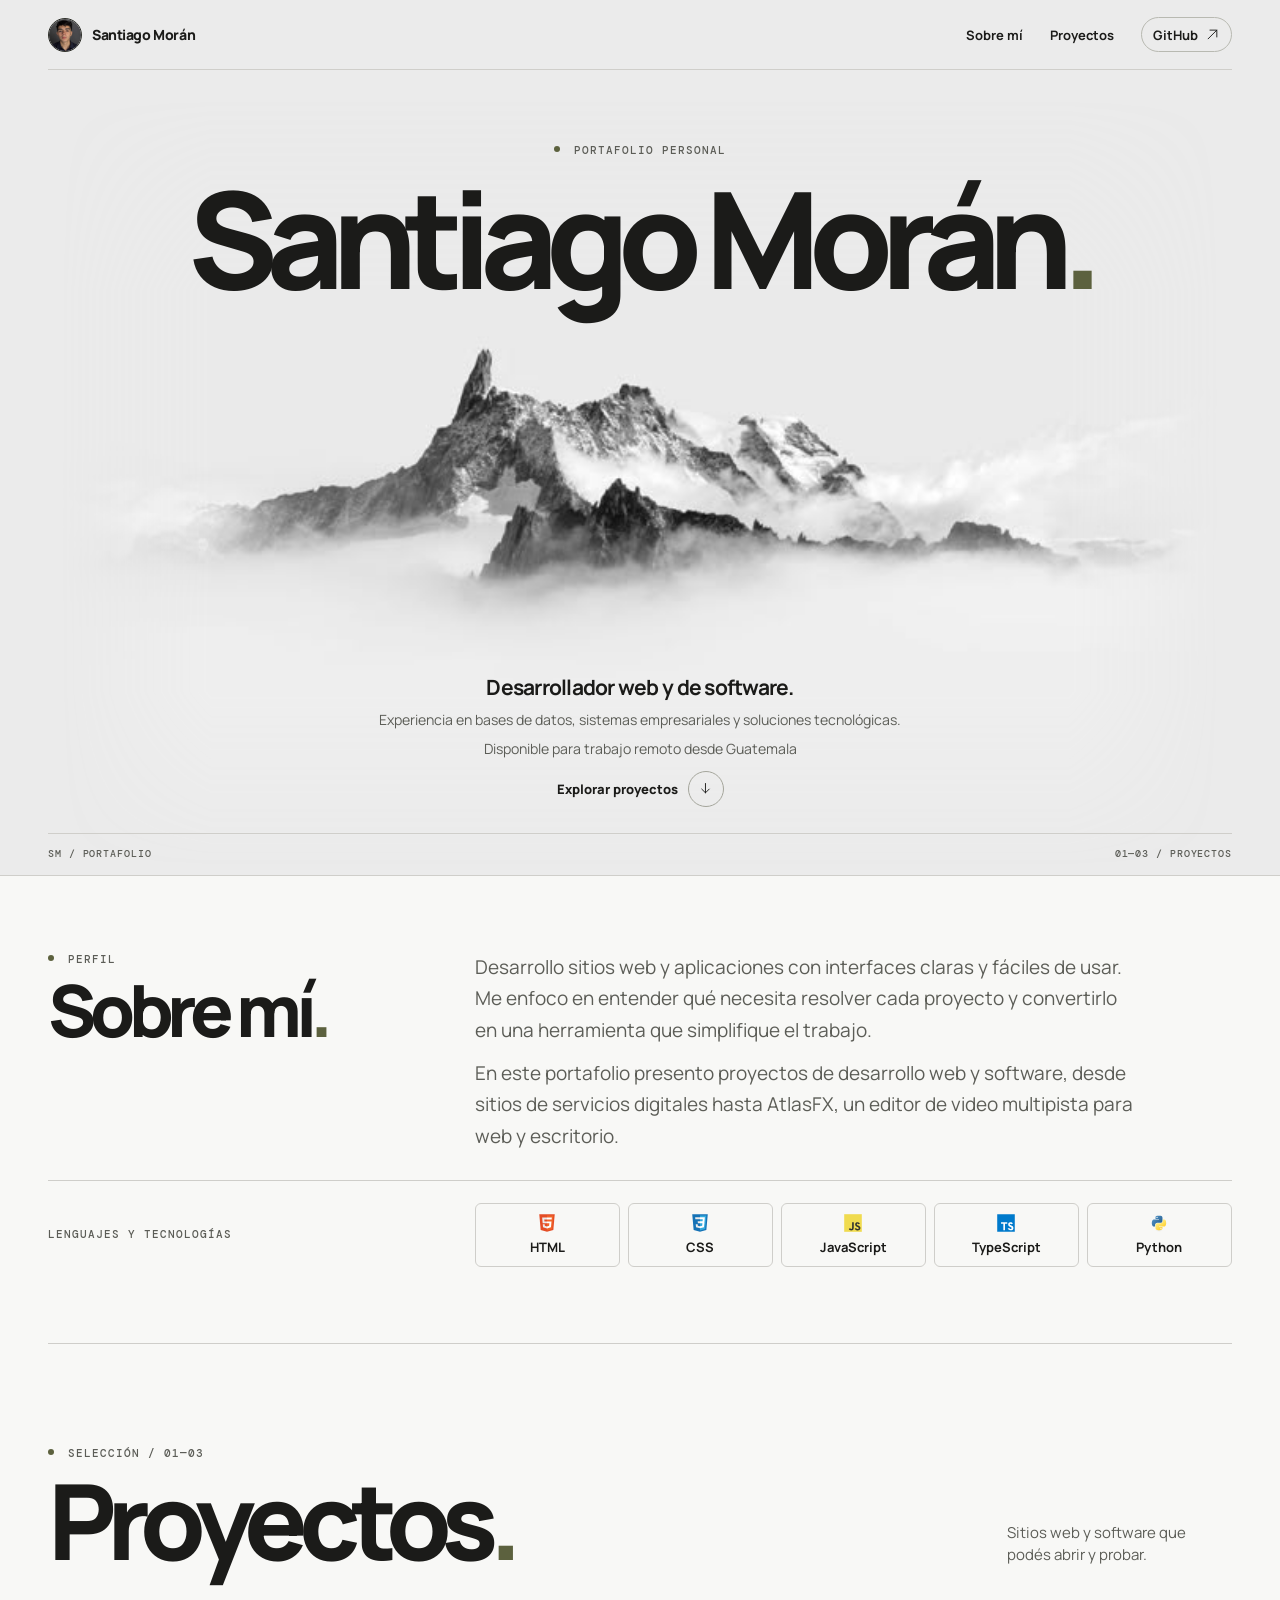
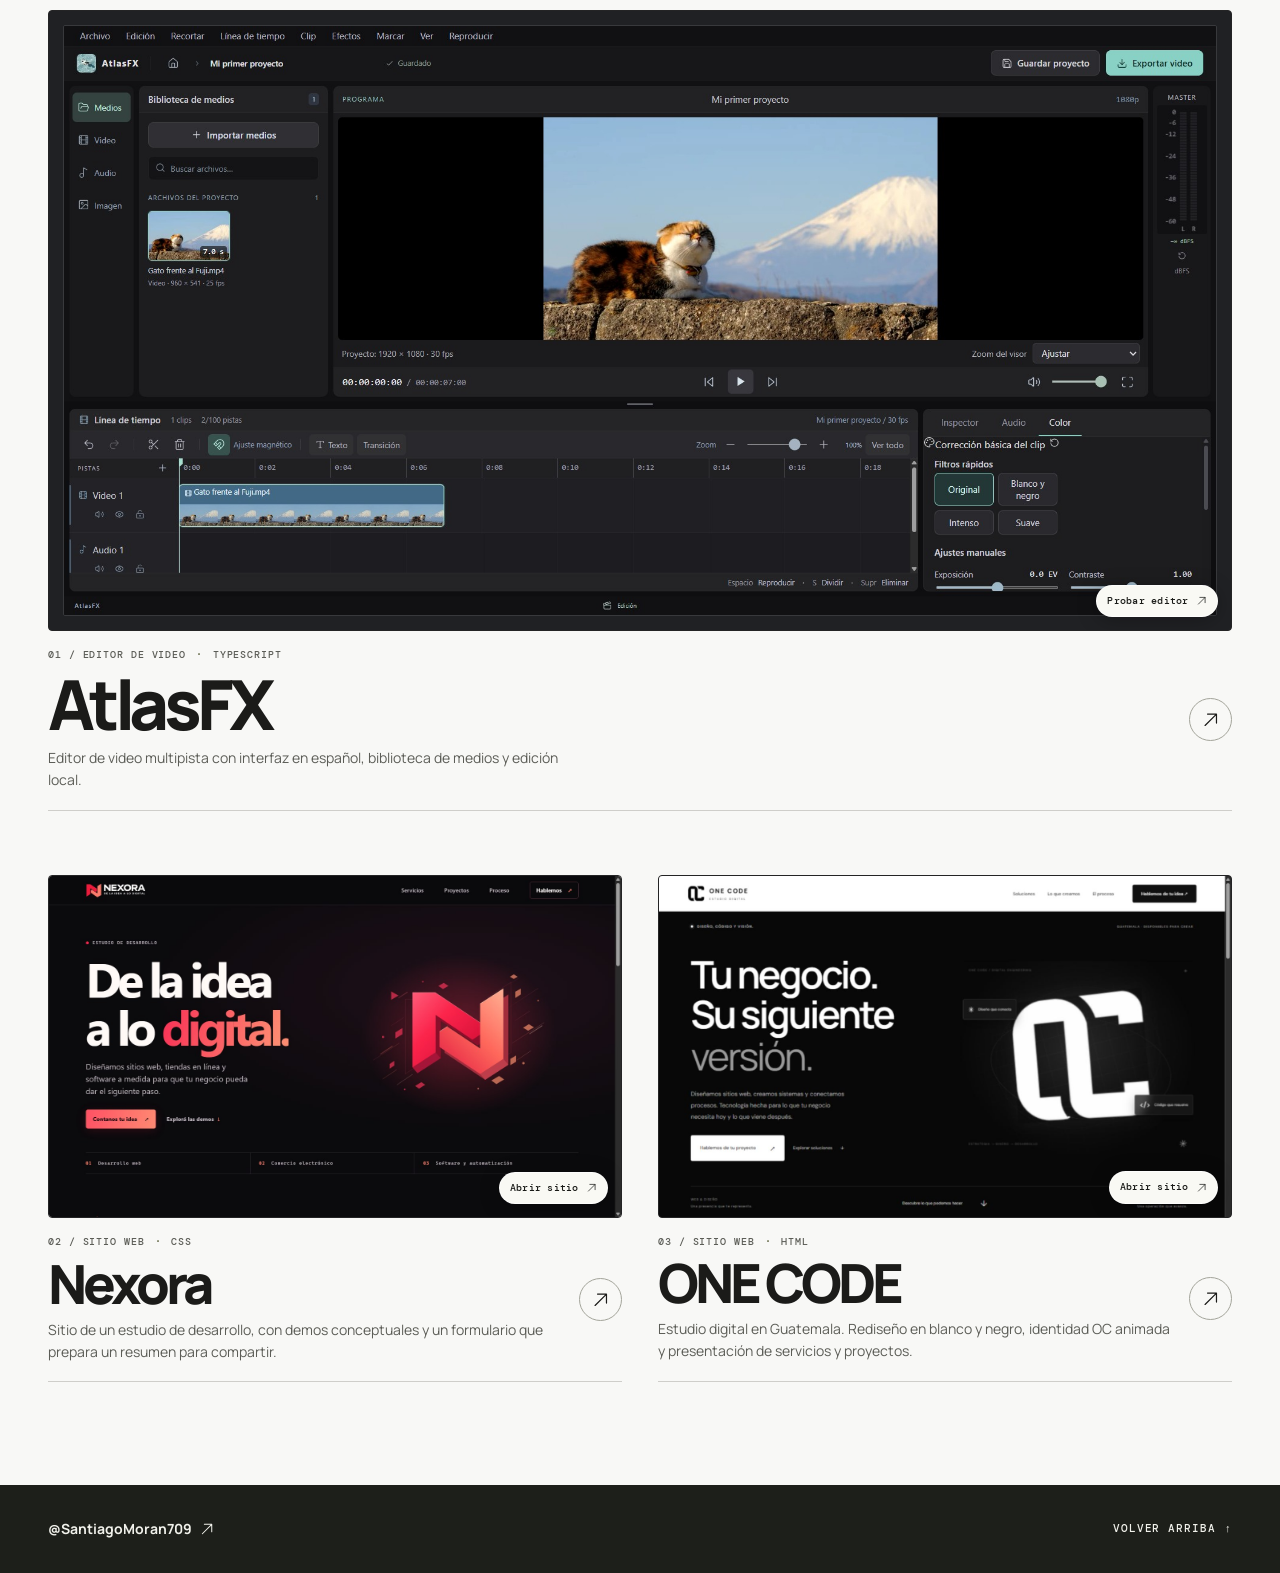
==== commit 4a07ac6e: "Separa el cargo, la experiencia y la disponibilidad en portada" ====
--- a/index.html
+++ b/index.html
@@ -38,8 +38,9 @@
         <h1 id="hero-title">Santiago Morán<span>.</span></h1>
       </div>
       <div class="hero-copy wrap">
-        <p class="hero-role">Desarrollador web y de software, con experiencia en bases de datos y sistemas empresariales.</p>
-        <p class="hero-availability">Disponible para oportunidades de desarrollo 100&nbsp;% remotas desde Guatemala.</p>
+        <p class="hero-role">Desarrollador web y de software.</p>
+        <p class="hero-summary">Experiencia en bases de datos, sistemas empresariales y soluciones tecnológicas.</p>
+        <p class="hero-availability">Disponible para trabajo remoto desde Guatemala</p>
         <a class="hero-link" href="#proyectos"><span>Explorar proyectos</span><span class="circle"><svg class="icon" aria-hidden="true"><use href="#arrow-down"/></svg></span></a>
       </div>
       <div class="hero-line wrap" aria-hidden="true"><span>SM / PORTAFOLIO</span><span>01—03 / PROYECTOS</span></div>
--- a/styles.css
+++ b/styles.css
@@ -41,7 +41,7 @@
   letter-spacing:-.035em;
   text-wrap:balance;
 }
-.hero-availability{
+.hero-summary,.hero-availability{
   max-width:60ch;
   margin:8px auto 0;
   color:var(--muted);
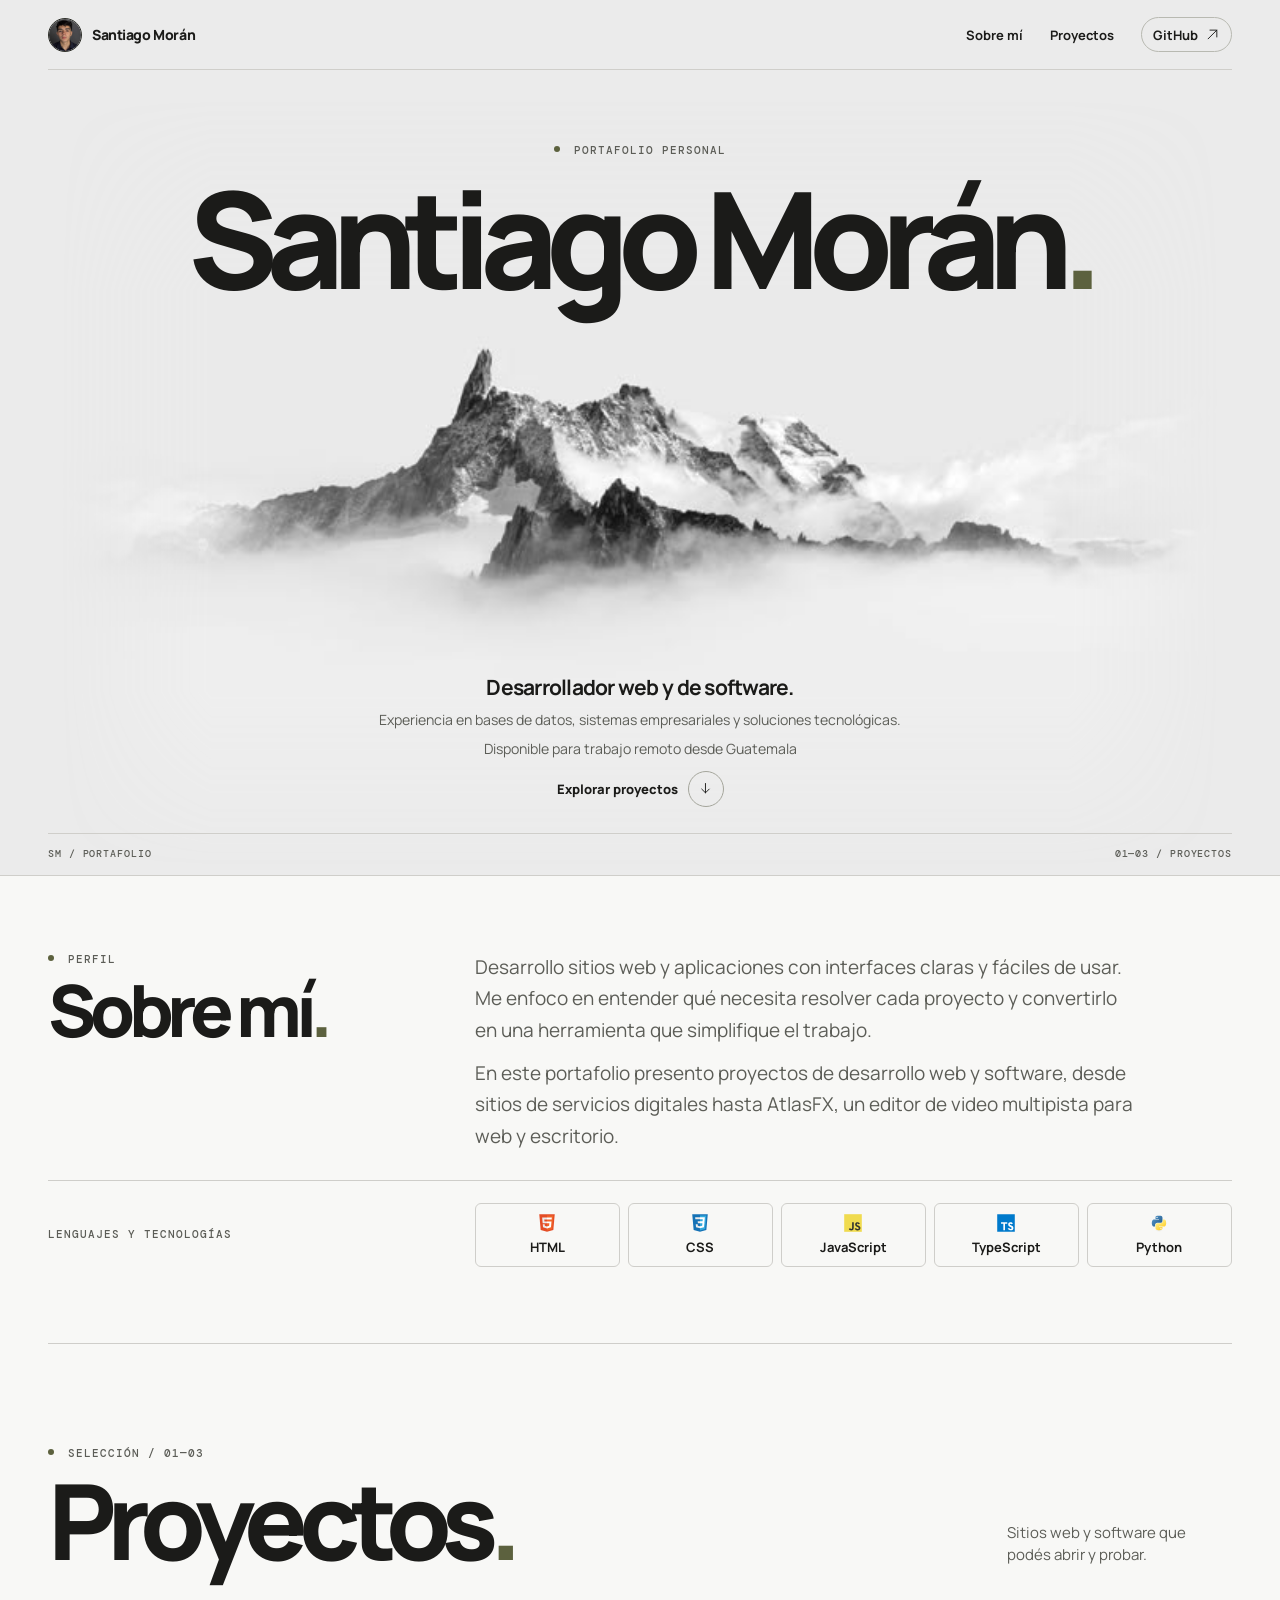
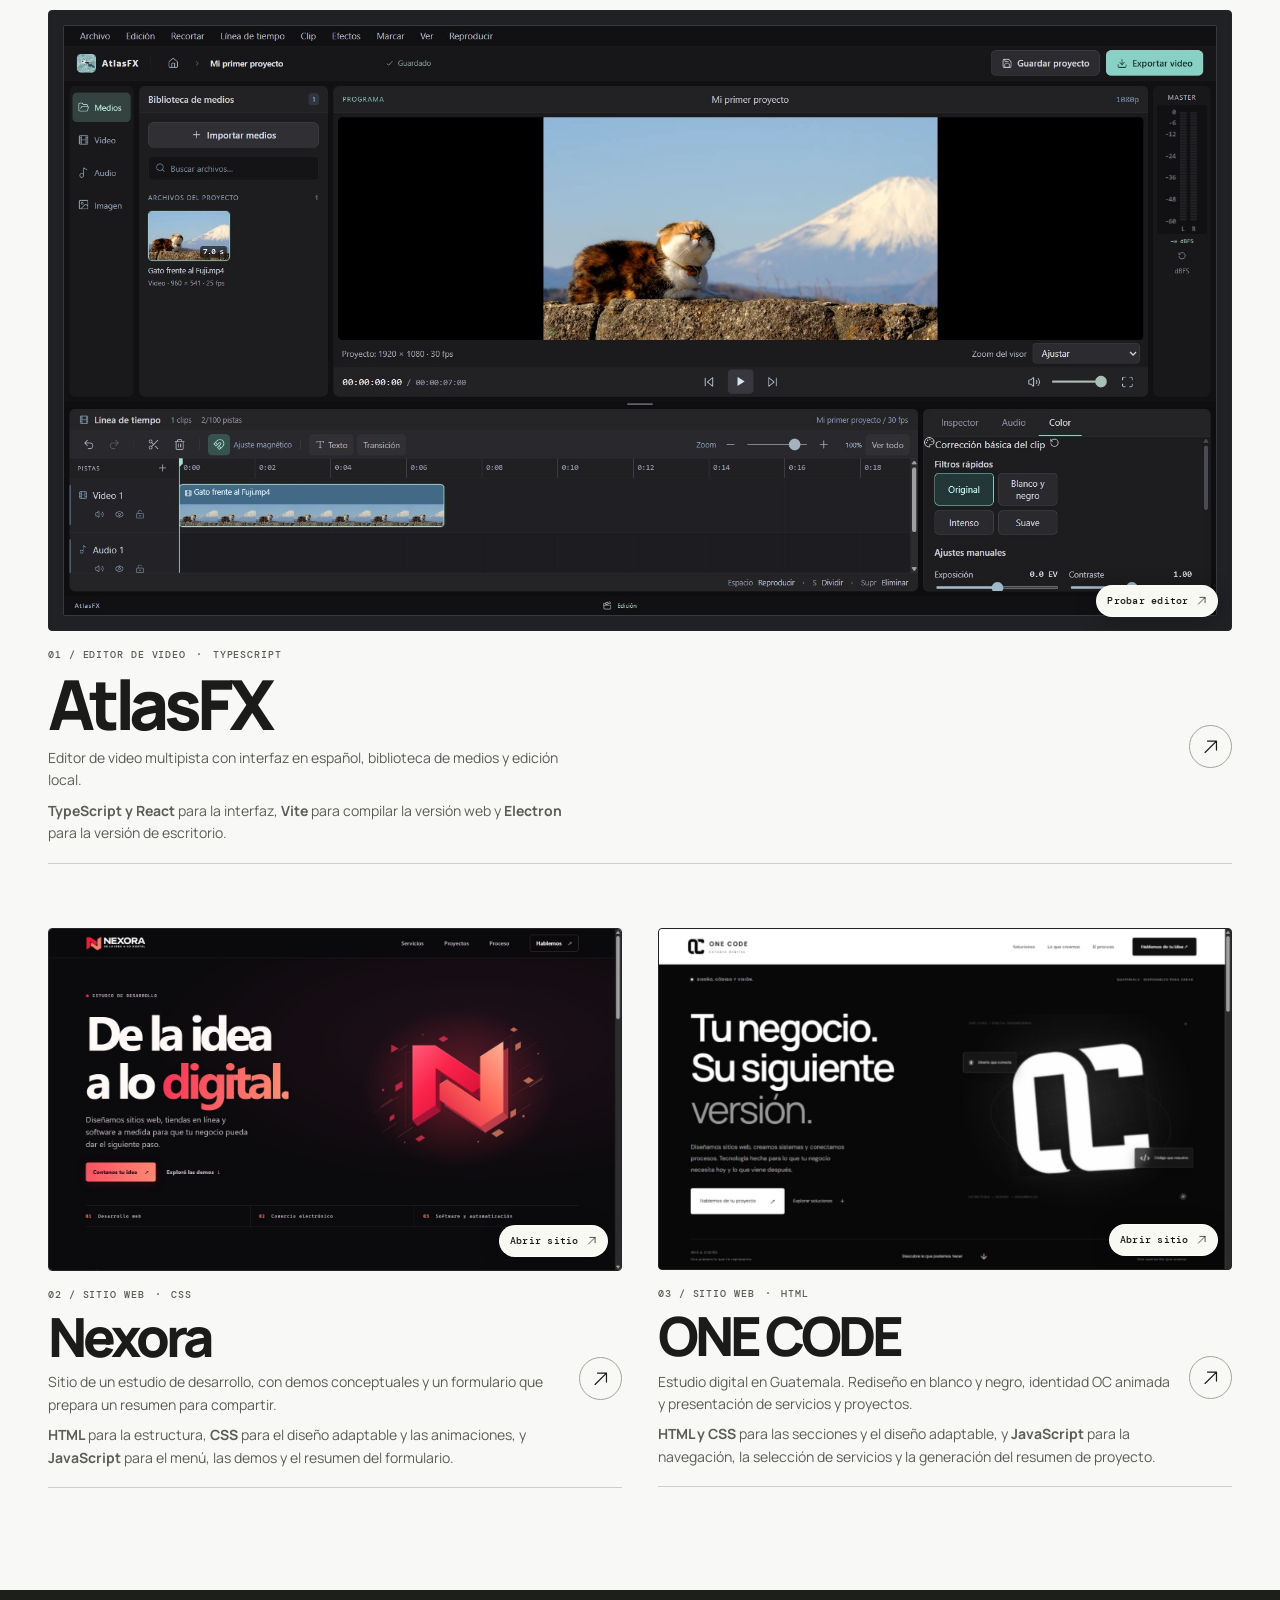
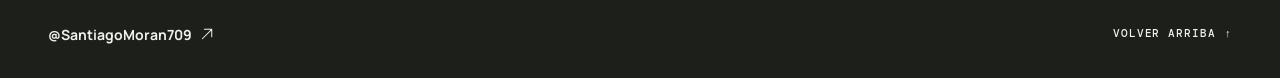
==== commit aeef87d1: "Explica las tecnologías utilizadas en cada proyecto" ====
--- a/index.html
+++ b/index.html
@@ -84,6 +84,7 @@
                 <p class="eyebrow project-meta">01 / EDITOR DE VIDEO <span>·</span> TYPESCRIPT</p>
                 <h3>AtlasFX</h3>
                 <p>Editor de video multipista con interfaz en español, biblioteca de medios y edición local.</p>
+                <p class="project-tech"><strong>TypeScript y React</strong> para la interfaz, <strong>Vite</strong> para compilar la versión web y <strong>Electron</strong> para la versión de escritorio.</p>
               </div>
               <span class="circle project-arrow" aria-hidden="true"><svg class="icon"><use href="#arrow-up"/></svg></span>
             </div>
@@ -101,6 +102,7 @@
                 <p class="eyebrow project-meta">02 / SITIO WEB <span>·</span> CSS</p>
                 <h3>Nexora</h3>
                 <p>Sitio de un estudio de desarrollo, con demos conceptuales y un formulario que prepara un resumen para compartir.</p>
+                <p class="project-tech"><strong>HTML</strong> para la estructura, <strong>CSS</strong> para el diseño adaptable y las animaciones, y <strong>JavaScript</strong> para el menú, las demos y el resumen del formulario.</p>
               </div>
               <span class="circle project-arrow" aria-hidden="true"><svg class="icon"><use href="#arrow-up"/></svg></span>
             </div>
@@ -118,6 +120,7 @@
                 <p class="eyebrow project-meta">03 / SITIO WEB <span>·</span> HTML</p>
                 <h3>ONE CODE</h3>
                 <p>Estudio digital en Guatemala. Rediseño en blanco y negro, identidad OC animada y presentación de servicios y proyectos.</p>
+                <p class="project-tech"><strong>HTML y CSS</strong> para las secciones y el diseño adaptable, y <strong>JavaScript</strong> para la navegación, la selección de servicios y la generación del resumen de proyecto.</p>
               </div>
               <span class="circle project-arrow" aria-hidden="true"><svg class="icon"><use href="#arrow-up"/></svg></span>
             </div>
--- a/styles.css
+++ b/styles.css
@@ -109,7 +109,8 @@
 .project-meta{font-size:10px}.project-meta span{padding-inline:3px;color:var(--accent)}
 .project-info h3{font-size:clamp(33px,5vw,54px);line-height:1.05;font-weight:800;letter-spacing:-.075em;margin:5px 0 7px}
 .featured h3{font-size:clamp(38px,6.1vw,69px)}
-.project-info p:last-child{max-width:58ch;font-size:14px;line-height:1.6;color:var(--muted)}
+.project-info p:not(.project-meta){max-width:58ch;font-size:14px;line-height:1.6;color:var(--muted)}
+.project-tech{margin-top:8px}
 .project-arrow{flex:none;width:43px;height:43px;font-size:17px}
 .project-link:hover .project-arrow,.project-link:focus-visible .project-arrow{transform:translate(2px,-2px)}
 .footer{background:#1d1f1a;color:#f1f1eb}
